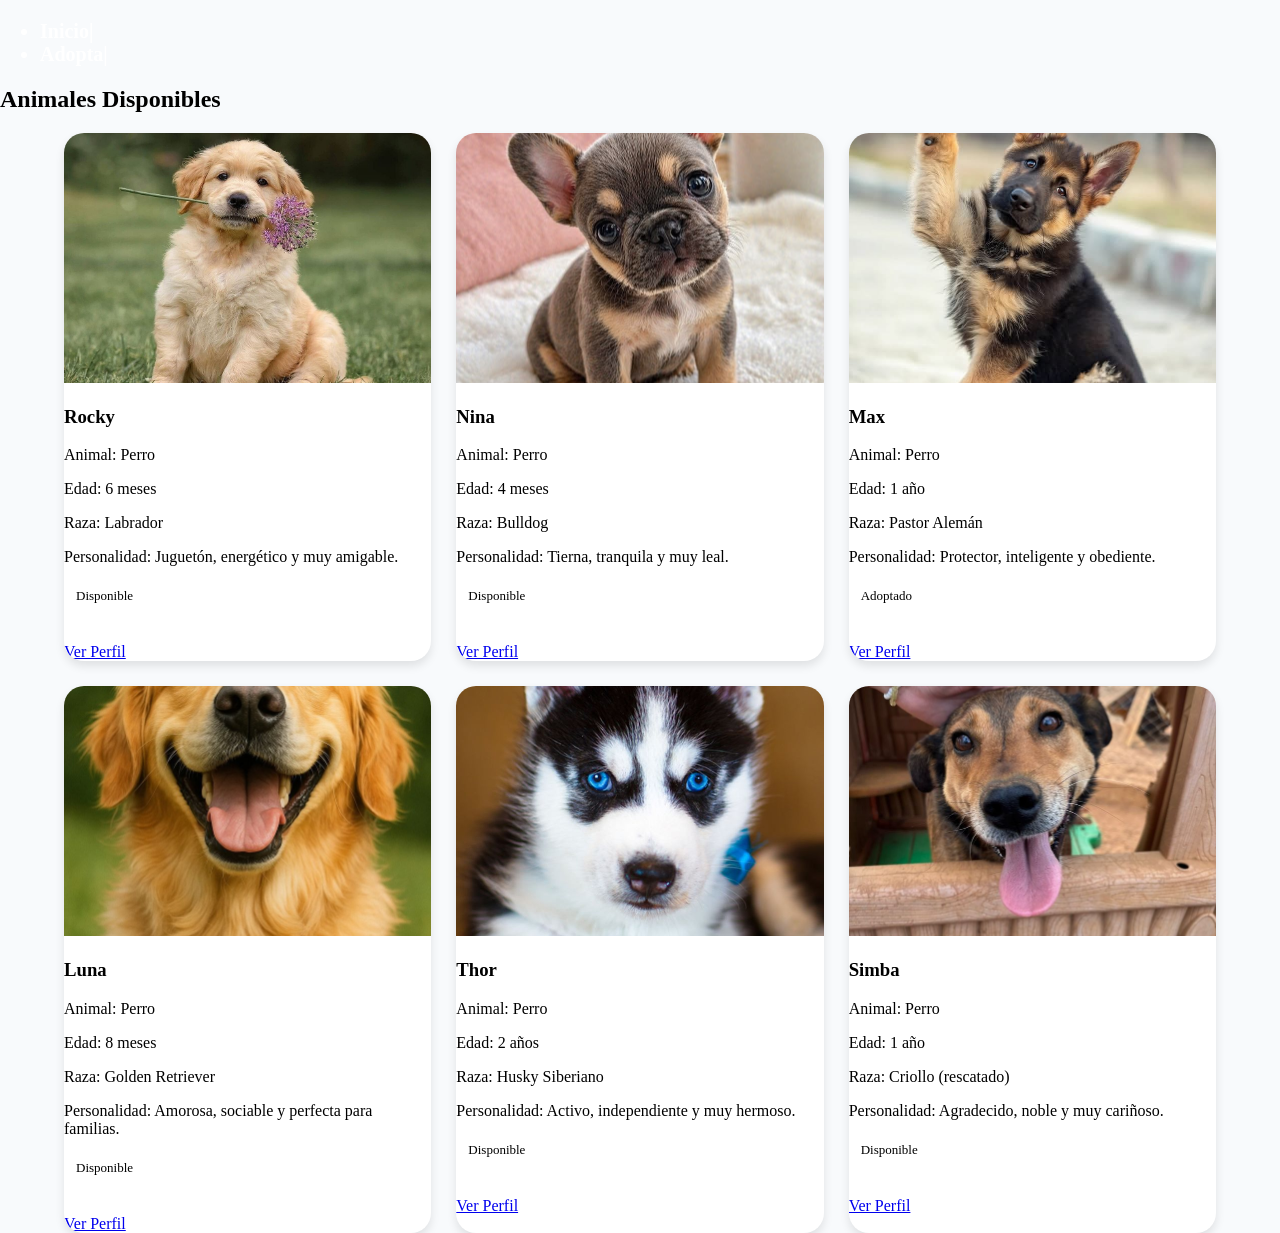
==== Html/adopta.html @ 436c9401 "feat: agregando estructura" ====
<!DOCTYPE html>
<html lang="en">

<head>
    <meta charset="UTF-8">
    <meta name="viewport" content="width=device-width, initial-scale=1.0">
    <title>Adopta</title>
    <link rel="stylesheet" href="../css/style.css">
</head>

<body>
    <nav class="nav-links">
        <ul class="menu">
            <li><a href="../Html/index.html">Inicio|</a></li>
            <li><a href="../Html/adopta.html">Adopta|</a></li>
        </ul>

    </nav>
    <section>
        <h2 class="titulo">Animales Disponibles</h2>
        <div class="catalogo">

            <div class="card-animal">
                <img src="../image/labrador.png">
                <div class="info">
                    <h3>Rocky</h3>
                    <p>Animal: Perro</p>
                    <p>Edad: 6 meses</p>
                    <p>Raza: Labrador</p>
                    <p>Personalidad: Juguetón, energético y muy amigable.</p>
                    <span class="estado available">Disponible</span>
                    <br><br>
                    <a href="#" class="btn">Ver Perfil</a>
                </div>
            </div>

            <div class="card-animal">
                <img src="../image/bulldog.png">
                <div class="info">
                    <h3>Nina</h3>
                    <p>Animal: Perro</p>
                    <p>Edad: 4 meses</p>
                    <p>Raza: Bulldog</p>
                    <p>Personalidad: Tierna, tranquila y muy leal.</p>
                    <span class="estado available">Disponible</span>
                    <br><br>
                    <a href="#" class="btn">Ver Perfil</a>
                </div>
            </div>

            <div class="card-animal">
                <img src="../image/pastor.png">
                <div class="info">
                    <h3>Max</h3>
                    <p>Animal: Perro</p>
                    <p>Edad: 1 año</p>
                    <p>Raza: Pastor Alemán</p>
                    <p>Personalidad: Protector, inteligente y obediente.</p>
                    <span class="estado adopted">Adoptado</span>
                    <br><br>
                    <a href="#" class="btn">Ver Perfil</a>
                </div>
            </div>

            <div class="card-animal">
                <img src="../image/golden.png">
                <div class="info">
                    <h3>Luna</h3>
                    <p>Animal: Perro</p>
                    <p>Edad: 8 meses</p>
                    <p>Raza: Golden Retriever</p>
                    <p>Personalidad: Amorosa, sociable y perfecta para familias.</p>
                    <span class="estado available">Disponible</span>
                    <br><br>
                    <a href="#" class="btn">Ver Perfil</a>
                </div>
            </div>

            <div class="card-animal">
                <img src="../image/husky.png">
                <div class="info">
                    <h3>Thor</h3>
                    <p>Animal: Perro</p>
                    <p>Edad: 2 años</p>
                    <p>Raza: Husky Siberiano</p>
                    <p>Personalidad: Activo, independiente y muy hermoso.</p>
                    <span class="estado available">Disponible</span>
                    <br><br>
                    <a href="#" class="btn">Ver Perfil</a>
                </div>
            </div>

            <div class="card-animal">
                <img src="../image/criollo.png">
                <div class="info">
                    <h3>Simba</h3>
                    <p>Animal: Perro</p>
                    <p>Edad: 1 año</p>
                    <p>Raza: Criollo (rescatado)</p>
                    <p>Personalidad: Agradecido, noble y muy cariñoso.</p>
                    <span class="estado available">Disponible</span>
                    <br><br>
                    <a href="#" class="btn">Ver Perfil</a>
                </div>
            </div>

        </div>
          
</html>

</body>

</html>
---- css/style.css ----
body {
    background-color: #f8fafc;
    margin: 0;
    font-family: Georgia, 'Times New Roman', Times, serif;
    color: black;
}

.logo {
    display: flex;
    align-items: center;
    gap: 2px;
    text-decoration: none;
}

.icono {
    width: 70px;
    height: 70px;
}

.texto {
    display: flex;
    flex-direction: column;
    line-height: 1;
}

.texto1 {
    font-weight: bold;
    font-size: 20px;
}

.texto2 {
    font-size: 18px;
    font-weight: bold;
}

.nav-links {
    font-weight: bold;
    font-size: 20px;
    color: white;
}

.nav-links a {
    color: white;
    text-decoration: none;
}

.nav-links a:hover {
    color: black;
    transition: 0.3s;
}

.navbar {
    position: sticky;
    top: 0;
    display: flex;
    justify-content: space-between;
    align-items: center;

    padding: 16px 5%;
    background-color: #1e40af;
    /*background-color: #17730d;*/
    color: white;
    z-index: 10;
}

.principal {
    min-height: 65vh;
    display: flex;
    align-items: center;
    padding: 5vw;
    background-image: url("../image/playapet.png");
    background-position: center;
    background-size: cover;
    color: white;
}

.principal-content {
    max-width: 720px;
}

.principal h1 {
    font-size: 3rem;
    margin: 0 0 1rem;
}

.principal p {
    font-size: 1.1rem;
    line-height: 1.6;
}

.boton {
    display: inline-block;
    margin-top: 1rem;
    padding: 0.9rem 1.2rem;
    background-color: white;
    color: #1e3a8a;
    /*color: black;*/
    text-decoration: none;
    border-radius: 12px;
    font-weight: bold;
    transition: all 0.3s ease;
}

.boton:hover {
    background-color: #2563eb;
    /*background-color: #17730d;*/
    color: white;
    transform: scale(1.05);
}

.container {
    width: 92%;
    max-width: 1000px;
    margin: 2rem auto;
}

.section h2 {
    font-size: 2rem;
    color: #0f172a;
}

.cards {
    display: flex;
    gap: 1rem;
    justify-content: center;
}

.rescatar {
    width: 60px;
    height: 60px;
}

.cuidar {
    width: 60px;
    height: 60px;
}

.rehabilitar {
    width: 70px;
    height: 70px;
}

.ubicamos {
    width: 60px;
    height: 60px;
}

.card {
    background-color: white;
    padding: 1.5rem;
    border-radius: 12px;
    /*border: 3px solid #17730d;*/
    box-shadow: 0 6px 18px rgba(59, 130, 246, 0.3);
    border: 2px solid #93c5fd;
    /*box-shadow: 0 4px 12px #17730d;*/
}

.card:hover {
    background-color: #60a5fa;
    /*background-color: #34b925;*/
    color: white;
    transform: scale(1.05);
}

.card h3 {
    color: #2563eb;
    /*color: #17730d;*/
}

.container2 {
    display: flex;
    justify-content: center;
    align-items: flex-start;
    gap: 50px;
    width: 90%;
    margin: auto;
}

.botones {
    display: inline-block;
    margin-top: 1rem;
    padding: 0.9rem 1.2rem;
    background-color: #dbeafe;
    color: #1e3a8a;
    /*color: black;*/
    text-decoration: none;
    /*background-color: #a4dd9e;*/
    border-radius: 12px;
    font-weight: bold;
    transition: all 0.3s ease;
}

.botones:hover {
    background-color: #2563eb;
    /*background-color: #17730d;*/
    color: white;
    transform: scale(1.05);
}

.section h2 {
    text-align: center;
    font-size: 3rem;
}

.misionvision {
    display: flex;
    justify-content: center;
    gap: 40px;
    flex-wrap: wrap;
    max-width: 1200px;
    margin: 60px auto;
    padding: 0 20px;
}

.cardsss {
    flex: 1 1 400px;
    max-width: 500px;
    background-color: white;
    padding: 20px;
    border-radius: 20px;
    width: 50%;
    box-shadow: 0 6px 18px rgba(59, 130, 246, 0.3);
    border: 2px solid #93c5fd;
    /*box-shadow: 0 4px 12px #17730d;
    border: 3px solid #17730d;*/
}

.cardsss:hover {
    background-color: #60a5fa;
    /*background-color: #34b925;*/
    color: white;
    transform: scale(1.05);
}

.footer {
    width: 100%;
    margin-top: 9rem;
    text-align: center;
    background-color: #1e3a8a;
    /*background-color: #17730d;*/
    color: white;
}

.about-us {
  display: flex;
  flex-direction: column;
  justify-content: center;
  align-items: center;
}

.know-us {
  display: grid;
  grid-template-columns: repeat(2, 1fr);
  gap: 20px;
  width: 90%;
  max-width: 900px;
  background-color: #f0f9ff;
  /*background-color: white;*/
  border-radius: 20px;
  box-shadow: 0 6px 18px rgba(59, 130, 246, 0.3);
  border: 2px solid #93c5fd;
  /*box-shadow: 0 4px 12px #17730d;
  border: 3px solid #17730d;*/
  padding: 20px;
}
.know-us:hover{
    background-color: #60a5fa;
    /*background-color: #34b925;*/
    color: white;
    transform: scale(1.05);
}
.know-us div.texto-card {
    grid-column: 4/9;
}

.texto-card {
  text-align: justify;
  padding-right: 10px;
}

.know-us img {
  width: 100%;
  height: 300px;
  object-fit: cover;
  border-radius: 15px;
}

@media (min-width: 768px) {
    .know-us {
        grid-template-columns: 400px, 400px;
        
    }
}

@media (min-width: 1024px) {
    .know-us {
        grid-template-columns:repeat(12, 1fr);
        grid-offset: 20px;
    }
}

/**/
.catalogo{
    display: grid;
    grid-template-columns: repeat(3,1fr);
    gap: 25px;
    width: 90%;
    margin: auto;
}
.card-animal{
    background-color: white;
    border-radius: 20px;
    overflow: hidden;
    box-shadow: 0 5px 10px rgba(0,0,0,0.1);
    transition: 0.3s;
}

.card-animal:hover{
    transform: translateY(-8px);
}

.card-animal img{
    width: 100%;
    height: 250px;
    object-fit: cover;
}
.estado{
    display: inline-block;
    padding: 6px 12px;
    border-radius: 10px;
    font-size: 13px;
    margin-bottom: 15px;
}
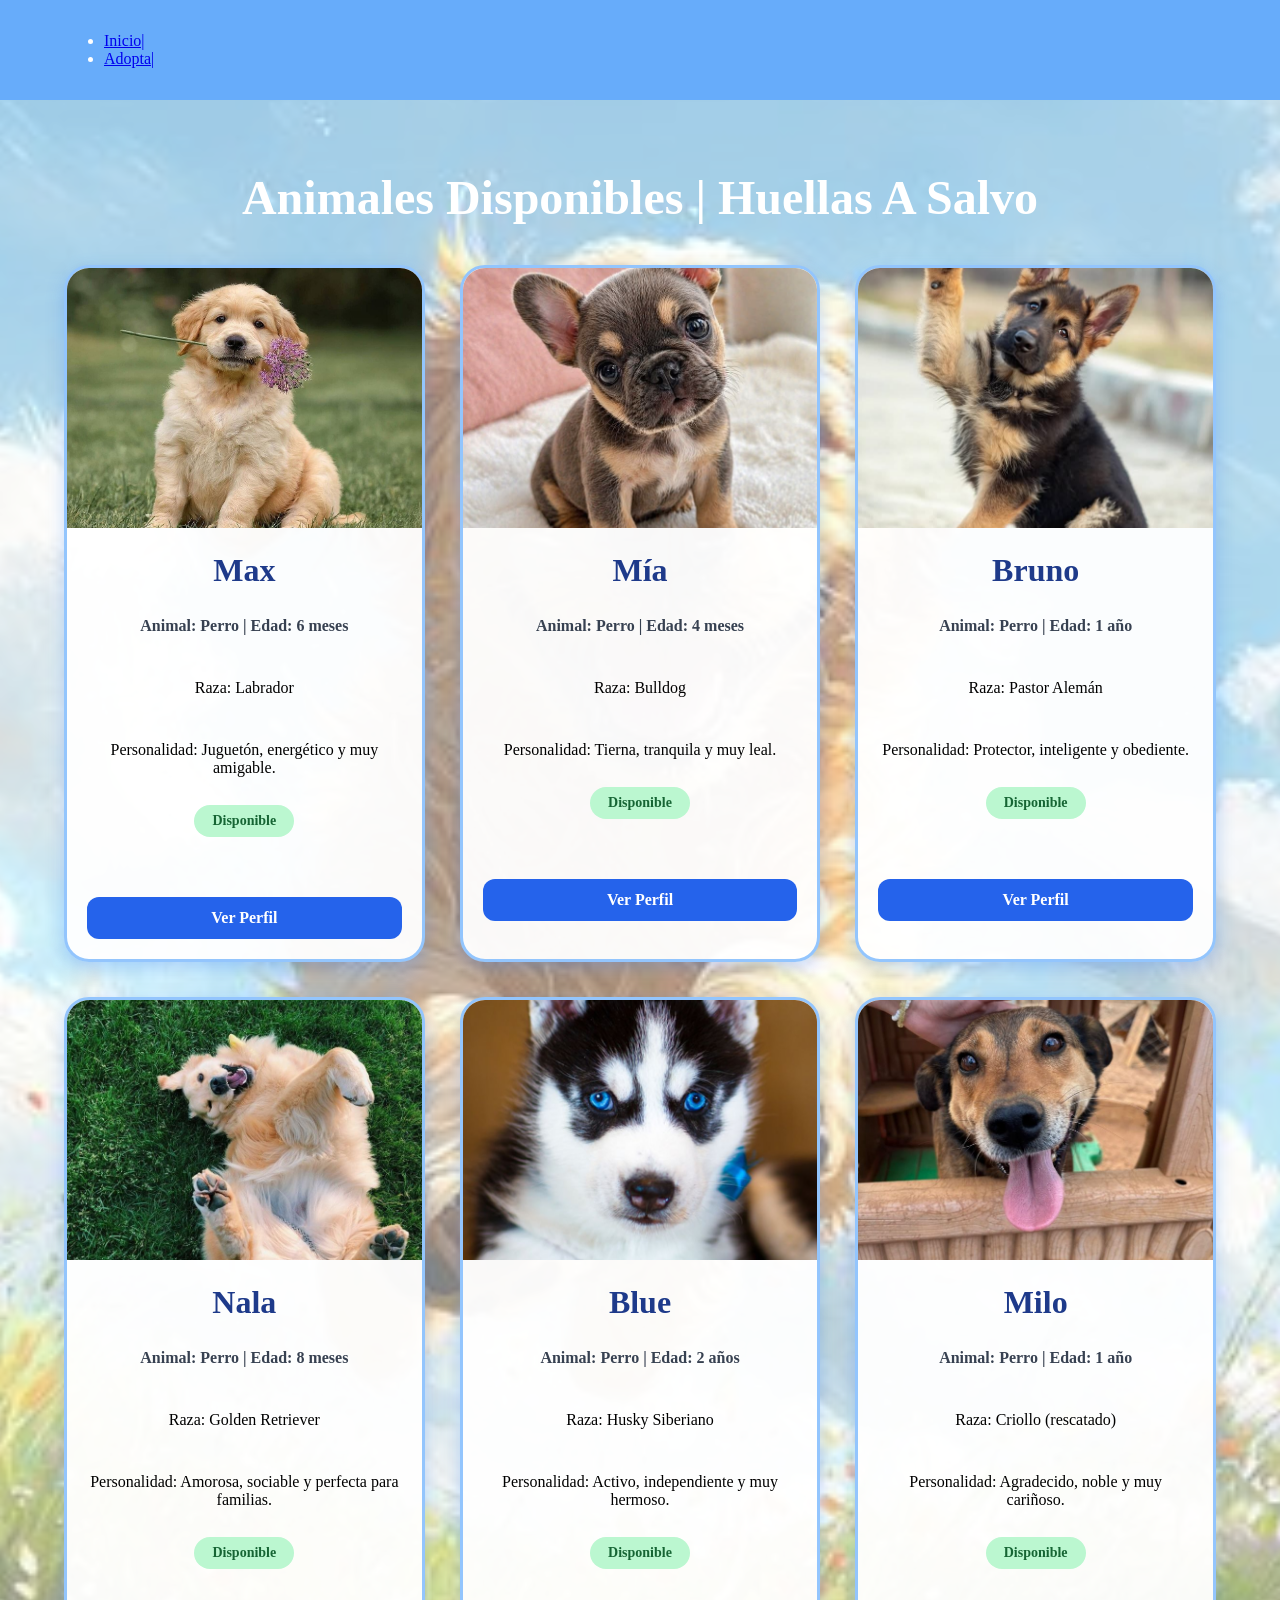
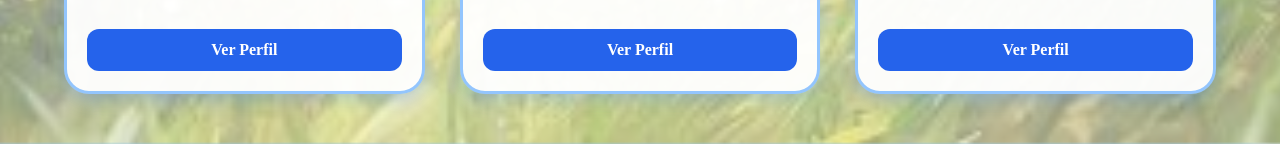
==== commit 98f7d8d3: "feat: agregando estructura" ====
--- a/Html/adopta.html
+++ b/Html/adopta.html
@@ -8,24 +8,22 @@
     <link rel="stylesheet" href="../css/style.css">
 </head>
 
-<body>
-    <nav class="nav-links">
+<body class="adoptar">
+    <nav class="nav-linkss">
         <ul class="menu">
             <li><a href="../Html/index.html">Inicio|</a></li>
             <li><a href="../Html/adopta.html">Adopta|</a></li>
         </ul>
-
     </nav>
     <section>
-        <h2 class="titulo">Animales Disponibles</h2>
+        <h2 class="titulo">Animales Disponibles | Huellas A Salvo</h2>
         <div class="catalogo">
 
             <div class="card-animal">
                 <img src="../image/labrador.png">
                 <div class="info">
-                    <h3>Rocky</h3>
-                    <p>Animal: Perro</p>
-                    <p>Edad: 6 meses</p>
+                    <h3 class="nombre">Max</h3>
+                    <p class="edad">Animal: Perro | Edad: 6 meses</p>
                     <p>Raza: Labrador</p>
                     <p>Personalidad: Juguetón, energético y muy amigable.</p>
                     <span class="estado available">Disponible</span>
@@ -37,9 +35,8 @@
             <div class="card-animal">
                 <img src="../image/bulldog.png">
                 <div class="info">
-                    <h3>Nina</h3>
-                    <p>Animal: Perro</p>
-                    <p>Edad: 4 meses</p>
+                    <h3 class="nombre">Mía</h3>
+                    <p class="edad">Animal: Perro | Edad: 4 meses </p>
                     <p>Raza: Bulldog</p>
                     <p>Personalidad: Tierna, tranquila y muy leal.</p>
                     <span class="estado available">Disponible</span>
@@ -51,12 +48,11 @@
             <div class="card-animal">
                 <img src="../image/pastor.png">
                 <div class="info">
-                    <h3>Max</h3>
-                    <p>Animal: Perro</p>
-                    <p>Edad: 1 año</p>
+                    <h3 class="nombre">Bruno</h3>
+                    <p class="edad">Animal: Perro | Edad: 1 año</p>
                     <p>Raza: Pastor Alemán</p>
                     <p>Personalidad: Protector, inteligente y obediente.</p>
-                    <span class="estado adopted">Adoptado</span>
+                    <span class="estado available">Disponible</span>
                     <br><br>
                     <a href="#" class="btn">Ver Perfil</a>
                 </div>
@@ -65,9 +61,8 @@
             <div class="card-animal">
                 <img src="../image/golden.png">
                 <div class="info">
-                    <h3>Luna</h3>
-                    <p>Animal: Perro</p>
-                    <p>Edad: 8 meses</p>
+                    <h3 class="nombre">Nala</h3>
+                    <p class="edad">Animal: Perro | Edad: 8 meses</p>
                     <p>Raza: Golden Retriever</p>
                     <p>Personalidad: Amorosa, sociable y perfecta para familias.</p>
                     <span class="estado available">Disponible</span>
@@ -79,9 +74,8 @@
             <div class="card-animal">
                 <img src="../image/husky.png">
                 <div class="info">
-                    <h3>Thor</h3>
-                    <p>Animal: Perro</p>
-                    <p>Edad: 2 años</p>
+                    <h3 class="nombre">Blue</h3>
+                    <p class="edad">Animal: Perro | Edad: 2 años</p>
                     <p>Raza: Husky Siberiano</p>
                     <p>Personalidad: Activo, independiente y muy hermoso.</p>
                     <span class="estado available">Disponible</span>
@@ -93,9 +87,8 @@
             <div class="card-animal">
                 <img src="../image/criollo.png">
                 <div class="info">
-                    <h3>Simba</h3>
-                    <p>Animal: Perro</p>
-                    <p>Edad: 1 año</p>
+                    <h3 class="nombre">Milo</h3>
+                    <p class="edad">Animal: Perro | Edad: 1 año</p>
                     <p>Raza: Criollo (rescatado)</p>
                     <p>Personalidad: Agradecido, noble y muy cariñoso.</p>
                     <span class="estado available">Disponible</span>
--- a/css/style.css
+++ b/css/style.css
@@ -300,34 +300,116 @@
 }
 
 /**/
+.nav-linkss{
+    position: sticky;
+    top: 0;
+    display: flex;
+    justify-content: space-between;
+    align-items: center;
+    padding: 16px 5%;
+    background-color: #67acfa;
+    color: white;
+    z-index: 10;
+}
+.titulo{
+    font-size: 3rem;
+    color: white;
+    text-align: center;
+    padding-top: 30px;
+    margin-bottom: 40px;
+}
+
+.adoptar{
+    background-image: 
+    linear-gradient(rgba(255,255,255,0.45),
+    rgba(255,255,255,0.45)),
+    url(../image/fondoadoptar.png);
+    background-position: center;
+    background-size: cover;
+    min-height: 100vh;
+    padding-bottom: 50px;
+}
+
 .catalogo{
+    width: 90%;
+    margin: auto;
     display: grid;
     grid-template-columns: repeat(3,1fr);
-    gap: 25px;
-    width: 90%;
-    margin: auto;
-}
+    gap: 35px;
+}
+
 .card-animal{
-    background-color: white;
-    border-radius: 20px;
+    background: rgba(255,255,255,0.95);
+    border-radius: 25px;
     overflow: hidden;
-    box-shadow: 0 5px 10px rgba(0,0,0,0.1);
+    box-shadow: 0 6px 18px rgba(59,130,246,0.3);
+    border: 3px solid #93c5fd;
     transition: 0.3s;
+    text-align: center;
 }
 
 .card-animal:hover{
-    transform: translateY(-8px);
+    transform: translateY(-10px) scale(1.02);
 }
 
 .card-animal img{
     width: 100%;
-    height: 250px;
+    height: 260px;
     object-fit: cover;
 }
+
+.info{
+    padding: 20px;
+    display: flex;
+    flex-direction: column;
+    gap: 12px;
+}
+
+.nombre{
+    font-size: 2rem;
+    color: #1e3a8a;
+    margin: 0;
+}
+
+.edad{
+    font-size: 1rem;
+    font-weight: bold;
+    color: #374151;
+}
+
+
 .estado{
     display: inline-block;
-    padding: 6px 12px;
-    border-radius: 10px;
-    font-size: 13px;
-    margin-bottom: 15px;
+    margin: auto;
+    padding: 8px 18px;
+    border-radius: 20px;
+    font-size: 14px;
+    font-weight: bold;
+}
+
+.available{
+    background: #bbf7d0;
+    color: #166534;
+}
+
+.adopted{
+    background: #fecaca;
+    color: #991b1b;
+}
+
+.btn{
+    display: inline-block;
+    background: #2563eb;
+    color: white;
+    text-decoration: none;
+    padding: 12px 20px;
+    border-radius: 12px;
+    font-weight: bold;
+    transition: 0.3s;
+}
+
+.btn:hover{
+    background: #1d4ed8;
+
+    transform: scale(1.05);
 }
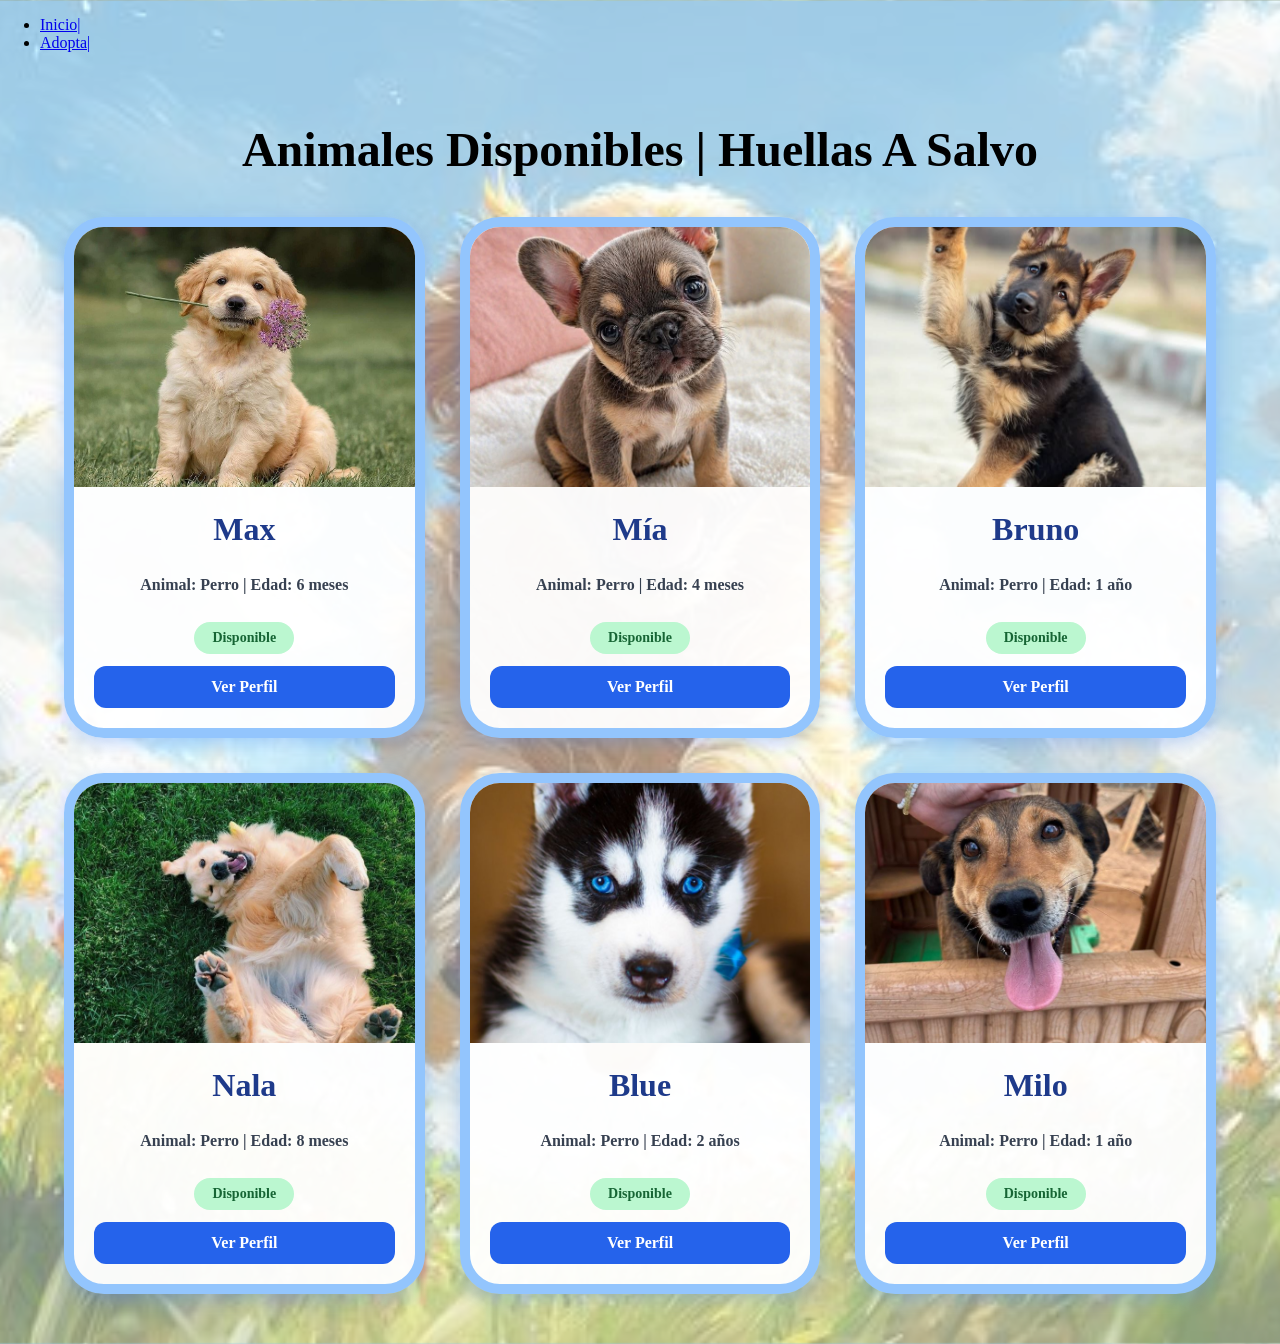
==== commit b3231dc5: "feat: agregando estructura" ====
--- a/Html/adopta.html
+++ b/Html/adopta.html
@@ -24,10 +24,7 @@
                 <div class="info">
                     <h3 class="nombre">Max</h3>
                     <p class="edad">Animal: Perro | Edad: 6 meses</p>
-                    <p>Raza: Labrador</p>
-                    <p>Personalidad: Juguetón, energético y muy amigable.</p>
                     <span class="estado available">Disponible</span>
-                    <br><br>
                     <a href="#" class="btn">Ver Perfil</a>
                 </div>
             </div>
@@ -37,10 +34,7 @@
                 <div class="info">
                     <h3 class="nombre">Mía</h3>
                     <p class="edad">Animal: Perro | Edad: 4 meses </p>
-                    <p>Raza: Bulldog</p>
-                    <p>Personalidad: Tierna, tranquila y muy leal.</p>
                     <span class="estado available">Disponible</span>
-                    <br><br>
                     <a href="#" class="btn">Ver Perfil</a>
                 </div>
             </div>
@@ -50,10 +44,7 @@
                 <div class="info">
                     <h3 class="nombre">Bruno</h3>
                     <p class="edad">Animal: Perro | Edad: 1 año</p>
-                    <p>Raza: Pastor Alemán</p>
-                    <p>Personalidad: Protector, inteligente y obediente.</p>
                     <span class="estado available">Disponible</span>
-                    <br><br>
                     <a href="#" class="btn">Ver Perfil</a>
                 </div>
             </div>
@@ -63,10 +54,7 @@
                 <div class="info">
                     <h3 class="nombre">Nala</h3>
                     <p class="edad">Animal: Perro | Edad: 8 meses</p>
-                    <p>Raza: Golden Retriever</p>
-                    <p>Personalidad: Amorosa, sociable y perfecta para familias.</p>
                     <span class="estado available">Disponible</span>
-                    <br><br>
                     <a href="#" class="btn">Ver Perfil</a>
                 </div>
             </div>
@@ -76,10 +64,7 @@
                 <div class="info">
                     <h3 class="nombre">Blue</h3>
                     <p class="edad">Animal: Perro | Edad: 2 años</p>
-                    <p>Raza: Husky Siberiano</p>
-                    <p>Personalidad: Activo, independiente y muy hermoso.</p>
                     <span class="estado available">Disponible</span>
-                    <br><br>
                     <a href="#" class="btn">Ver Perfil</a>
                 </div>
             </div>
@@ -89,10 +74,7 @@
                 <div class="info">
                     <h3 class="nombre">Milo</h3>
                     <p class="edad">Animal: Perro | Edad: 1 año</p>
-                    <p>Raza: Criollo (rescatado)</p>
-                    <p>Personalidad: Agradecido, noble y muy cariñoso.</p>
                     <span class="estado available">Disponible</span>
-                    <br><br>
                     <a href="#" class="btn">Ver Perfil</a>
                 </div>
             </div>
--- a/css/style.css
+++ b/css/style.css
@@ -40,6 +40,8 @@
 }
 
 .nav-links a {
+    padding: 8px 16px;
+    border-radius: 16px;
     color: white;
     text-decoration: none;
 }
@@ -55,26 +57,25 @@
     display: flex;
     justify-content: space-between;
     align-items: center;
-
-    padding: 16px 5%;
-    background-color: #1e40af;
-    /*background-color: #17730d;*/
+    padding: 9px 5%;
+    background-color: #1e40afe0;
     color: white;
     z-index: 10;
 }
 
 .principal {
-    min-height: 65vh;
+    min-height: 60vh;
     display: flex;
     align-items: center;
     padding: 5vw;
-    background-image: url("../image/playapet.png");
+    background-image: url("../image/upscalemedia-transformed.png");
     background-position: center;
     background-size: cover;
     color: white;
 }
 
 .principal-content {
+    color: #0f172a;
     max-width: 720px;
 }
 
@@ -84,17 +85,16 @@
 }
 
 .principal p {
-    font-size: 1.1rem;
+    font-size: 1.5rem;
     line-height: 1.6;
 }
 
 .boton {
-    display: inline-block;
     margin-top: 1rem;
-    padding: 0.9rem 1.2rem;
+    margin-right: 10px;
+    padding: 1rem 1.5rem;
     background-color: white;
     color: #1e3a8a;
-    /*color: black;*/
     text-decoration: none;
     border-radius: 12px;
     font-weight: bold;
@@ -103,7 +103,6 @@
 
 .boton:hover {
     background-color: #2563eb;
-    /*background-color: #17730d;*/
     color: white;
     transform: scale(1.05);
 }
@@ -149,22 +148,18 @@
     background-color: white;
     padding: 1.5rem;
     border-radius: 12px;
-    /*border: 3px solid #17730d;*/
     box-shadow: 0 6px 18px rgba(59, 130, 246, 0.3);
     border: 2px solid #93c5fd;
-    /*box-shadow: 0 4px 12px #17730d;*/
 }
 
 .card:hover {
     background-color: #60a5fa;
-    /*background-color: #34b925;*/
     color: white;
     transform: scale(1.05);
 }
 
 .card h3 {
     color: #2563eb;
-    /*color: #17730d;*/
 }
 
 .container2 {
@@ -182,9 +177,7 @@
     padding: 0.9rem 1.2rem;
     background-color: #dbeafe;
     color: #1e3a8a;
-    /*color: black;*/
     text-decoration: none;
-    /*background-color: #a4dd9e;*/
     border-radius: 12px;
     font-weight: bold;
     transition: all 0.3s ease;
@@ -192,7 +185,6 @@
 
 .botones:hover {
     background-color: #2563eb;
-    /*background-color: #17730d;*/
     color: white;
     transform: scale(1.05);
 }
@@ -210,6 +202,15 @@
     max-width: 1200px;
     margin: 60px auto;
     padding: 0 20px;
+}
+
+.vision {
+    width: 60px;
+    height: 60px;
+}
+.mision {
+    width: 70px;
+    height: 70px;
 }
 
 .cardsss {
@@ -221,13 +222,10 @@
     width: 50%;
     box-shadow: 0 6px 18px rgba(59, 130, 246, 0.3);
     border: 2px solid #93c5fd;
-    /*box-shadow: 0 4px 12px #17730d;
-    border: 3px solid #17730d;*/
 }
 
 .cardsss:hover {
     background-color: #60a5fa;
-    /*background-color: #34b925;*/
     color: white;
     transform: scale(1.05);
 }
@@ -237,83 +235,13 @@
     margin-top: 9rem;
     text-align: center;
     background-color: #1e3a8a;
-    /*background-color: #17730d;*/
-    color: white;
-}
-
-.about-us {
-  display: flex;
-  flex-direction: column;
-  justify-content: center;
-  align-items: center;
-}
-
-.know-us {
-  display: grid;
-  grid-template-columns: repeat(2, 1fr);
-  gap: 20px;
-  width: 90%;
-  max-width: 900px;
-  background-color: #f0f9ff;
-  /*background-color: white;*/
-  border-radius: 20px;
-  box-shadow: 0 6px 18px rgba(59, 130, 246, 0.3);
-  border: 2px solid #93c5fd;
-  /*box-shadow: 0 4px 12px #17730d;
-  border: 3px solid #17730d;*/
-  padding: 20px;
-}
-.know-us:hover{
-    background-color: #60a5fa;
-    /*background-color: #34b925;*/
-    color: white;
-    transform: scale(1.05);
-}
-.know-us div.texto-card {
-    grid-column: 4/9;
-}
-
-.texto-card {
-  text-align: justify;
-  padding-right: 10px;
-}
-
-.know-us img {
-  width: 100%;
-  height: 300px;
-  object-fit: cover;
-  border-radius: 15px;
-}
-
-@media (min-width: 768px) {
-    .know-us {
-        grid-template-columns: 400px, 400px;
-        
-    }
-}
-
-@media (min-width: 1024px) {
-    .know-us {
-        grid-template-columns:repeat(12, 1fr);
-        grid-offset: 20px;
-    }
+    color: white;
 }
 
 /**/
-.nav-linkss{
-    position: sticky;
-    top: 0;
-    display: flex;
-    justify-content: space-between;
-    align-items: center;
-    padding: 16px 5%;
-    background-color: #67acfa;
-    color: white;
-    z-index: 10;
-}
 .titulo{
     font-size: 3rem;
-    color: white;
+    color: black;
     text-align: center;
     padding-top: 30px;
     margin-bottom: 40px;
@@ -324,6 +252,7 @@
     linear-gradient(rgba(255,255,255,0.45),
     rgba(255,255,255,0.45)),
     url(../image/fondoadoptar.png);
+    background-color: #60a5fa;
     background-position: center;
     background-size: cover;
     min-height: 100vh;
@@ -340,10 +269,10 @@
 
 .card-animal{
     background: rgba(255,255,255,0.95);
-    border-radius: 25px;
+    border-radius: 40px;
     overflow: hidden;
     box-shadow: 0 6px 18px rgba(59,130,246,0.3);
-    border: 3px solid #93c5fd;
+    border: 10px solid #93c5fd;
     transition: 0.3s;
     text-align: center;
 }
@@ -410,6 +339,98 @@
 
 .btn:hover{
     background: #1d4ed8;
-
-    transform: scale(1.05);
-}+    transform: scale(1.05);
+}
+
+.container3 {
+    width: 92%;
+    max-width: 1000px;
+    margin: 2rem auto;
+}
+
+.titulo-sectionn {
+    text-align: center;
+    font-size: 2.5rem;
+    color: #0f172a;
+}
+
+.cards-testimonios {
+    display: flex;
+    gap: 64px;
+}
+
+.card-test1{
+    background-color: white;
+    padding: 1.5rem;
+    border-radius: 12px;
+    box-shadow: 0 6px 18px rgba(59, 130, 246, 0.3);
+    border: 2px solid #93c5fd;
+}
+
+.card-test1:hover {
+    background-color: #60a5fa;
+    color: white;
+    transform: scale(1.05);
+}
+
+.card-test1 h3 {
+    color: #2563eb;
+}
+
+/**/
+.container-galeria{
+    display: grid;
+    grid-template-columns: 1fr;
+    gap: 20px;
+    row-gap: 200px;
+}
+.card-galeria{
+    font-size: 1.2rem;
+    padding: 10px;
+    border-radius: 10px;
+    font-weight: 900;
+    background: linear-gradient(135deg, #826ef1, #cc74d4);
+    box-shadow: 0 4px 6px rgba(0, 0, 0, 0.1);
+    transition: transform 0.3s ease, box-shadow 0.3s ease;
+}
+
+.card-galeria:hover {
+    transform: scale(1.03);
+    box-shadow: 0 10px 15px rgba(0, 0, 0, 0.15);
+}
+
+.card-galeria img{
+    width: 100%;
+    height: 100%;
+    border-radius: 10px;
+}
+
+img {
+    overflow-clip-margin: content-box;
+    overflow: clip;
+}
+
+.navbars-galeria{
+    position: sticky;
+    top: 0;
+    display: flex;
+    justify-content: space-between;
+    align-items: center;
+    
+    padding: 16px 5%;
+    background-color: plum; 
+    color: white;
+    z-index: 10;
+}
+
+@media(min-width: 768px) {
+    .container{
+        grid-template-columns: repeat(2,1fr);
+    }
+   
+}
+@media(min-width: 1024px) {
+    .container{
+        grid-template-columns: repeat(3,1fr);
+    }
+}
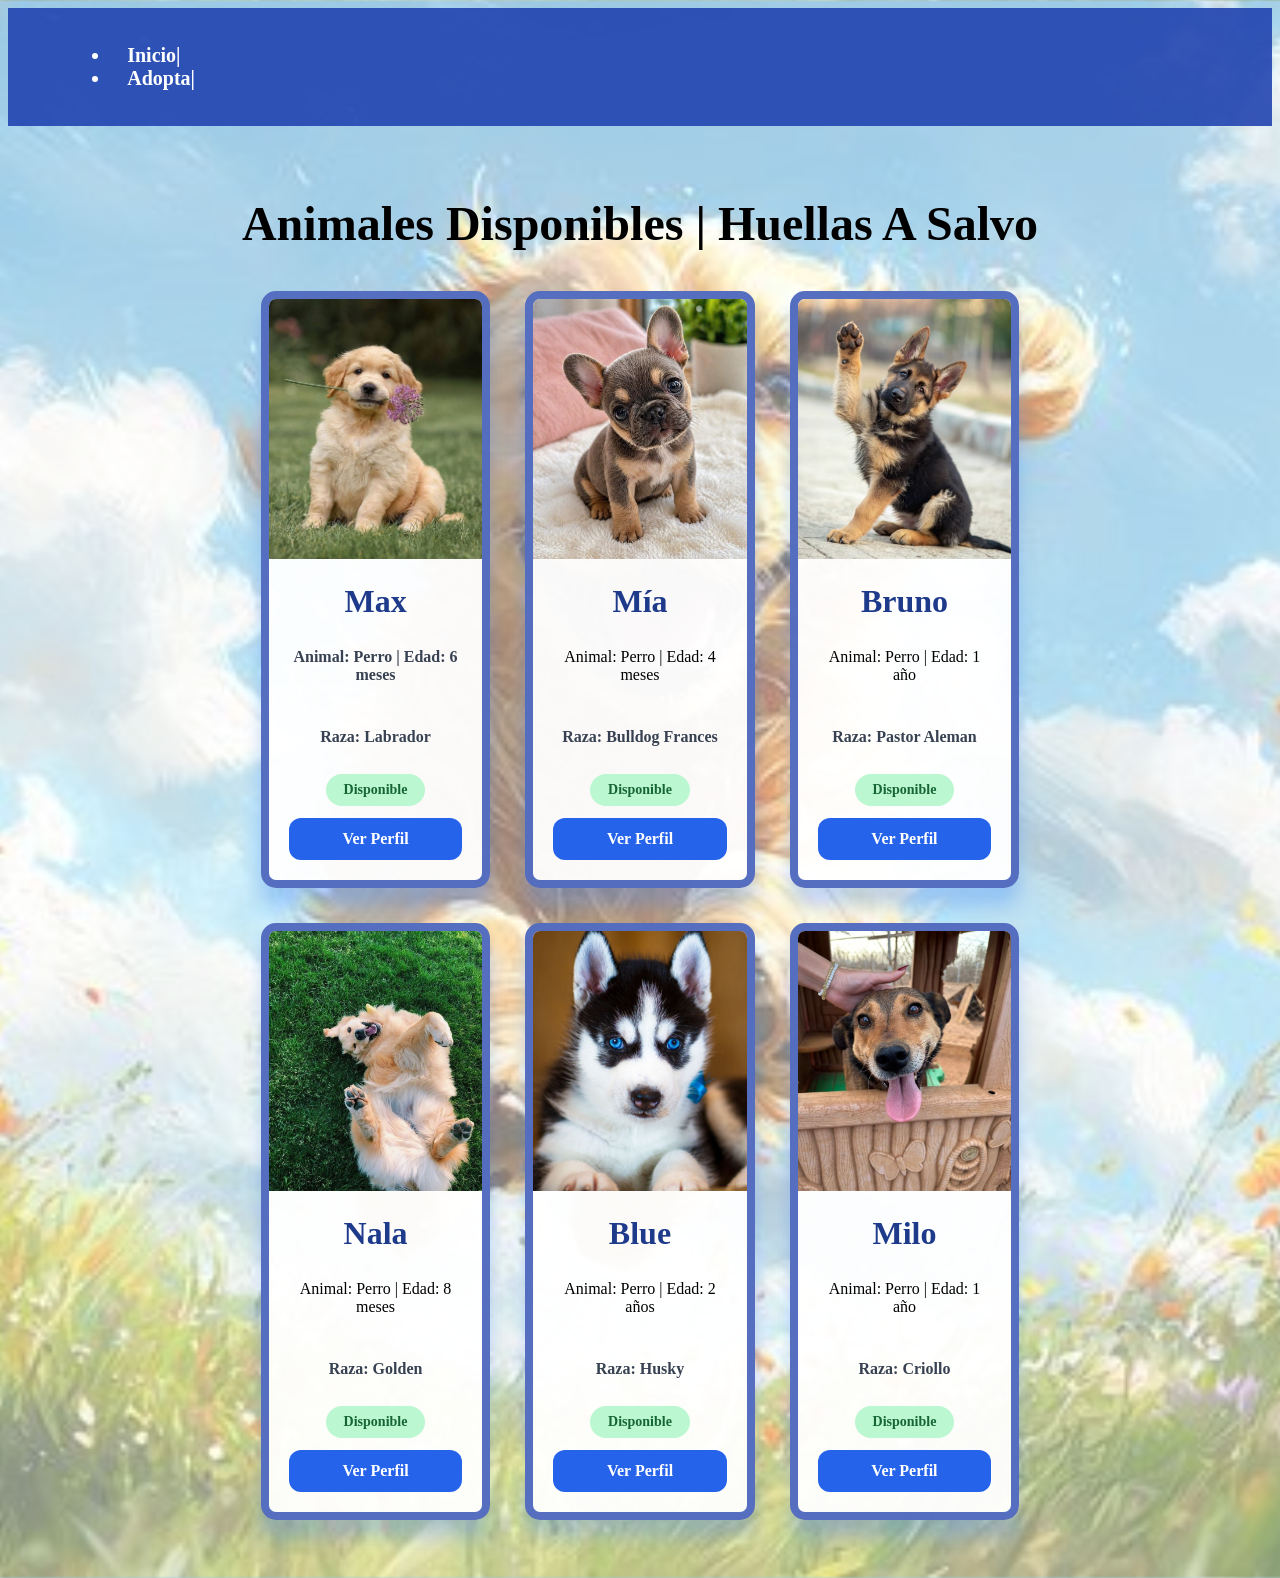
==== commit fc563cb7: "feat: agregando estructura" ====
--- a/Html/adopta.html
+++ b/Html/adopta.html
@@ -5,10 +5,10 @@
     <meta charset="UTF-8">
     <meta name="viewport" content="width=device-width, initial-scale=1.0">
     <title>Adopta</title>
-    <link rel="stylesheet" href="../css/style.css">
+    <link rel="stylesheet" href="../css/styles.css">
 </head>
 
-<body class="adoptar">
+<body>
     <nav class="nav-linkss">
         <ul class="menu">
             <li><a href="../Html/index.html">Inicio|</a></li>
@@ -23,7 +23,8 @@
                 <img src="../image/labrador.png">
                 <div class="info">
                     <h3 class="nombre">Max</h3>
-                    <p class="edad">Animal: Perro | Edad: 6 meses</p>
+                    <p class="animal">Animal: Perro | Edad: 6 meses</p>
+                    <p class="raza">Raza: Labrador</p>
                     <span class="estado available">Disponible</span>
                     <a href="#" class="btn">Ver Perfil</a>
                 </div>
@@ -34,6 +35,7 @@
                 <div class="info">
                     <h3 class="nombre">Mía</h3>
                     <p class="edad">Animal: Perro | Edad: 4 meses </p>
+                    <p class="raza">Raza: Bulldog Frances</p>
                     <span class="estado available">Disponible</span>
                     <a href="#" class="btn">Ver Perfil</a>
                 </div>
@@ -44,6 +46,7 @@
                 <div class="info">
                     <h3 class="nombre">Bruno</h3>
                     <p class="edad">Animal: Perro | Edad: 1 año</p>
+                    <p class="raza">Raza: Pastor Aleman</p>
                     <span class="estado available">Disponible</span>
                     <a href="#" class="btn">Ver Perfil</a>
                 </div>
@@ -54,6 +57,7 @@
                 <div class="info">
                     <h3 class="nombre">Nala</h3>
                     <p class="edad">Animal: Perro | Edad: 8 meses</p>
+                    <p class="raza">Raza: Golden</p>
                     <span class="estado available">Disponible</span>
                     <a href="#" class="btn">Ver Perfil</a>
                 </div>
@@ -64,6 +68,7 @@
                 <div class="info">
                     <h3 class="nombre">Blue</h3>
                     <p class="edad">Animal: Perro | Edad: 2 años</p>
+                    <p class="raza">Raza: Husky</p>
                     <span class="estado available">Disponible</span>
                     <a href="#" class="btn">Ver Perfil</a>
                 </div>
@@ -74,6 +79,7 @@
                 <div class="info">
                     <h3 class="nombre">Milo</h3>
                     <p class="edad">Animal: Perro | Edad: 1 año</p>
+                    <p class="raza">Raza: Criollo</p>
                     <span class="estado available">Disponible</span>
                     <a href="#" class="btn">Ver Perfil</a>
                 </div>
--- a/css/styles.css
+++ b/css/styles.css
@@ -0,0 +1,136 @@
+body{
+    background-image: 
+    linear-gradient(rgba(255,255,255,0.45),
+    rgba(255,255,255,0.45)),
+    url(../image/fondoadoptar.png);
+    background-color: #60a5fa;
+    background-position: center;
+    background-size: cover;
+    min-height: 100vh;
+    padding-bottom: 50px;
+}
+.nav-linkss{
+    position: sticky;
+    top: 0;
+    display: flex;
+    justify-content: space-between;
+    align-items: center;
+    padding: 16px 5%;
+    background-color: #1e40afe0;
+    color: white;
+    z-index: 10;
+}
+
+.menu {
+    font-weight: bold;
+    font-size: 20px;
+    color: white;
+}
+
+.menu a {
+    padding: 8px 16px;
+    border-radius: 16px;
+    color: white;
+    text-decoration: none;
+}
+
+.menu a:hover {
+    color: black;
+    transition: 0.3s;
+}
+
+.titulo{
+    font-size: 3rem;
+    color: black;
+    text-align: center;
+    padding-top: 30px;
+    margin-bottom: 40px;
+}
+
+.catalogo{
+    width: 60%;
+    margin: auto;
+    display: grid;
+    grid-template-columns: repeat(3,1fr);
+    gap: 35px;
+}
+
+.card-animal{
+    background: rgba(255,255,255,0.95);
+    border-radius: 15px;
+    overflow: hidden;
+    box-shadow: 0 18px 18px rgba(59,130,246,0.3);
+    border: 8px solid #3e5bb8e0;
+    transition: 0.3s;
+    text-align: center;
+}
+
+.card-animal:hover{
+    transform: translateY(-10px) scale(1.02);
+}
+
+.card-animal img{
+    width: 100%;
+    height: 260px;
+    object-fit: cover;
+}
+
+.info{
+    padding: 20px;
+    display: flex;
+    flex-direction: column;
+    gap: 12px;
+}
+
+.nombre{
+    font-size: 2rem;
+    color: #1e3a8a;
+    margin: 0;
+}
+
+ .raza{
+    font-size: 1rem;
+    font-weight: bold;
+    color: #374151;
+ }
+.animal{
+    font-size: 1rem;
+    font-weight: bold;
+    color: #374151;
+}
+.estado{
+    display: inline-block;
+    margin: auto;
+    padding: 8px 18px;
+    border-radius: 20px;
+    font-size: 14px;
+    font-weight: bold;
+}
+
+.available{
+    background: #bbf7d0;
+    color: #166534;
+}
+
+.adopted{
+    background: #fecaca;
+    color: #991b1b;
+}
+
+.btn{
+    display: inline-block;
+    background: #2563eb;
+    color: white;
+    text-decoration: none;
+    padding: 12px 20px;
+    border-radius: 12px;
+    font-weight: bold;
+    transition: 0.3s;
+}
+
+.btn:hover{
+    background: #1d4ed8;
+    transform: scale(1.05);
+}
+
+
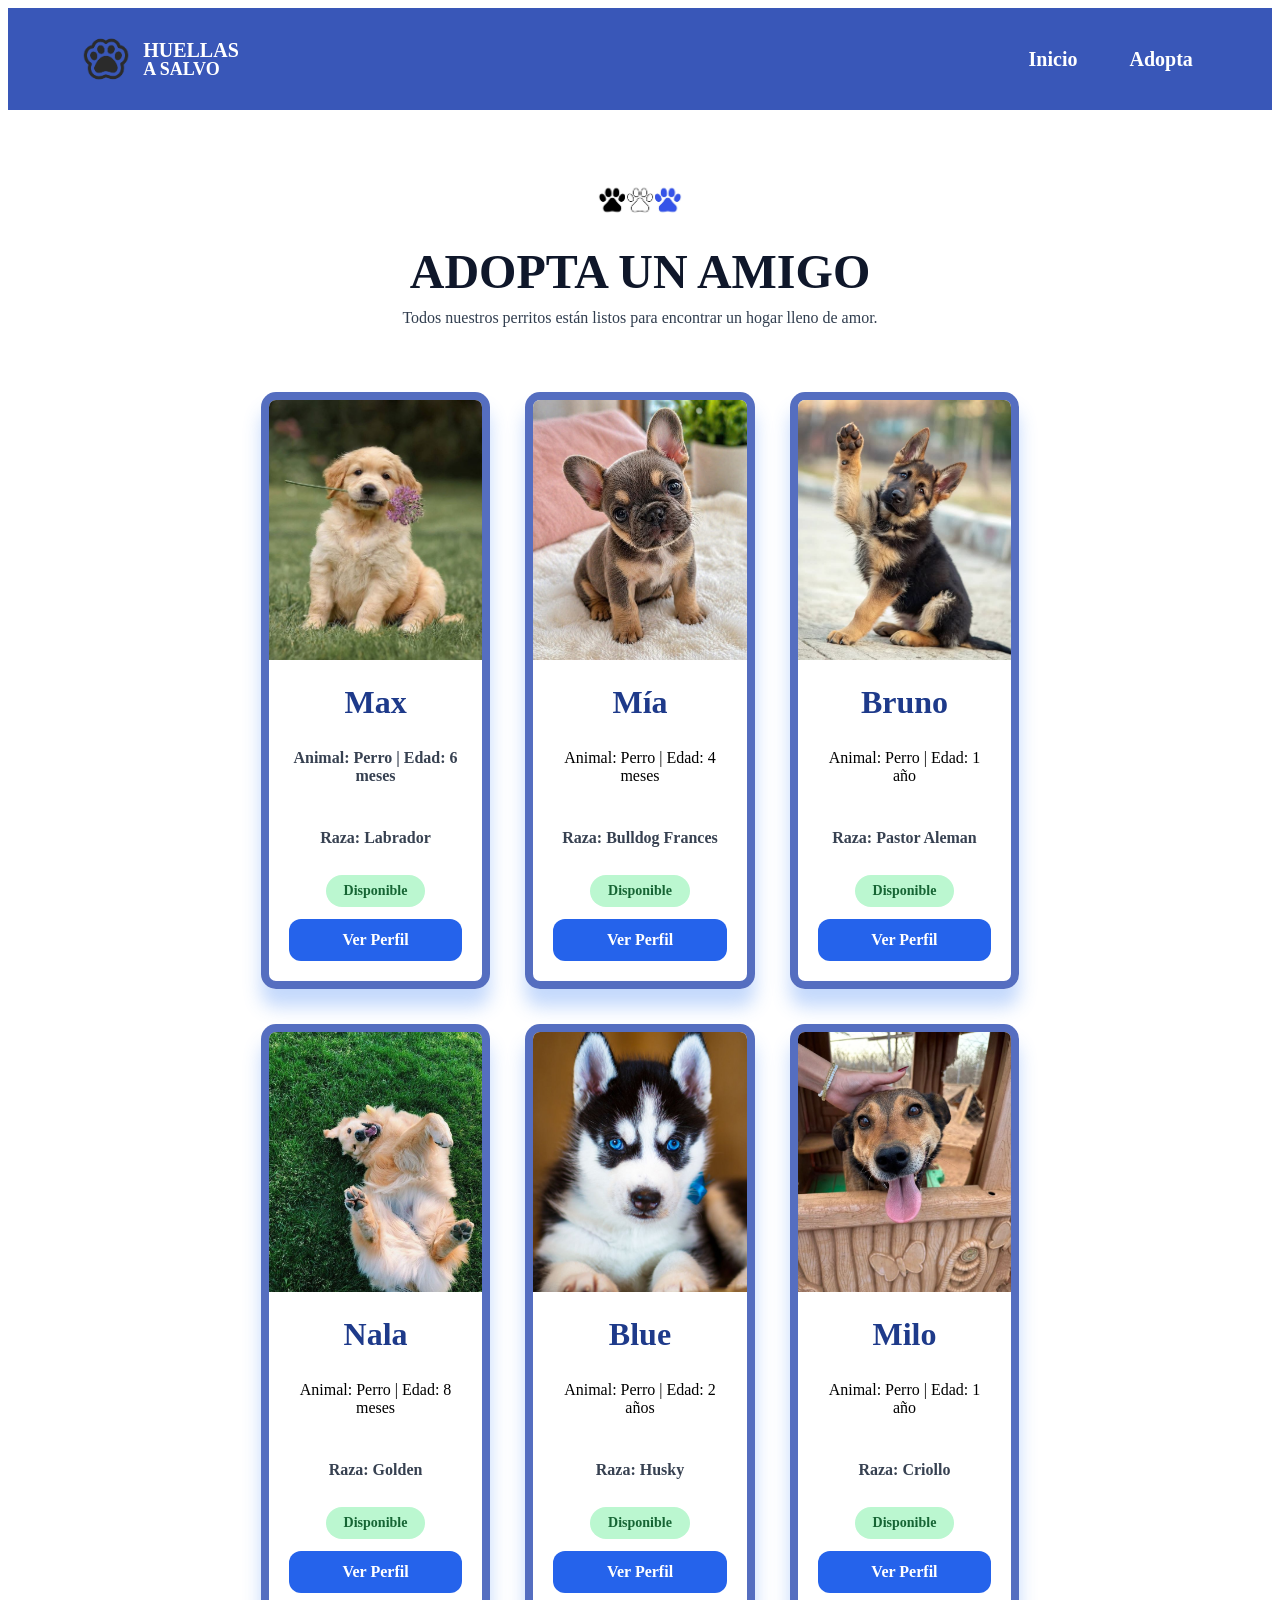
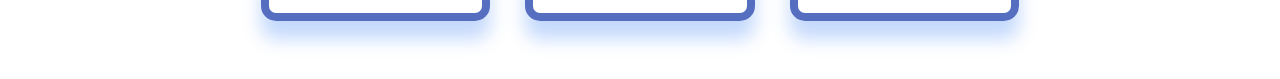
==== commit 41c0511f: "feat: modificando" ====
--- a/Html/adopta.html
+++ b/Html/adopta.html
@@ -10,14 +10,28 @@
 
 <body>
     <nav class="nav-linkss">
+        <a class="logo">
+            <img src="../image/patita.png" class="icono" alt="logo">
+            <div class="texto">
+                <span class="texto1">HUELLAS</span>
+                <span class="texto2">A SALVO</span>
+            </div>
+        </a>
         <ul class="menu">
-            <li><a href="../Html/index.html">Inicio|</a></li>
-            <li><a href="../Html/adopta.html">Adopta|</a></li>
+            <li><a href="../Html/index.html">Inicio</a></li>
+            <li><a href="../Html/adopta.html">Adopta</a></li>
         </ul>
     </nav>
+    <section class="catalogo-adopta">
+        <img src="../image/huellasadopta.png" alt="Patita" class="icono-titulo">
+        <h1>ADOPTA UN AMIGO</h1>
+        <p>
+            Todos nuestros perritos están listos para encontrar un hogar lleno de amor.
+        </p>
+
+    </section>
     <section>
-        <h2 class="titulo">Animales Disponibles | Huellas A Salvo</h2>
-        <div class="catalogo">
+        <div class="catalogo-opciones">
 
             <div class="card-animal">
                 <img src="../image/labrador.png">
@@ -30,7 +44,7 @@
                 </div>
             </div>
 
-            <div class="card-animal">
+            <div  class="card-animal">
                 <img src="../image/bulldog.png">
                 <div class="info">
                     <h3 class="nombre">Mía</h3>
@@ -60,7 +74,7 @@
                     <p class="raza">Raza: Golden</p>
                     <span class="estado available">Disponible</span>
                     <a href="#" class="btn">Ver Perfil</a>
-                </div>
+                </div> <!--Cambiar a adulto-->
             </div>
 
             <div class="card-animal">
@@ -74,7 +88,7 @@
                 </div>
             </div>
 
-            <div class="card-animal">
+            <div  class="card-animal">
                 <img src="../image/criollo.png">
                 <div class="info">
                     <h3 class="nombre">Milo</h3>
@@ -83,10 +97,10 @@
                     <span class="estado available">Disponible</span>
                     <a href="#" class="btn">Ver Perfil</a>
                 </div>
-            </div>
+            </div> <!--Cambiar a adulto-->
 
         </div>
-          
+
 </html>
 
 </body>
--- a/css/styles.css
+++ b/css/styles.css
@@ -1,14 +1,49 @@
 body{
-    background-image: 
-    linear-gradient(rgba(255,255,255,0.45),
-    rgba(255,255,255,0.45)),
-    url(../image/fondoadoptar.png);
-    background-color: #60a5fa;
-    background-position: center;
-    background-size: cover;
+    background-color: white;
     min-height: 100vh;
     padding-bottom: 50px;
 }
+
+.logo {
+    display: flex;
+    align-items: center;
+    gap: 2px;
+    text-decoration: none;
+}
+
+.icono {
+    width: 70px;
+    height: 70px;
+}
+
+.navbar {
+    position: sticky;
+    top: 0;
+    display: flex;
+    justify-content: space-between;
+    align-items: center;
+    padding: 16px;
+    background-color: #1e40afe0;
+    color: white;
+    z-index: 0;
+}
+
+.texto {
+    display: flex;
+    flex-direction: column;
+    line-height: 1;
+}
+
+.texto1 {
+    font-weight: bold;
+    font-size: 20px;
+}
+
+.texto2 {
+    font-size: 18px;
+    font-weight: bold;
+}
+
 .nav-linkss{
     position: sticky;
     top: 0;
@@ -38,16 +73,42 @@
     color: black;
     transition: 0.3s;
 }
-
-.titulo{
-    font-size: 3rem;
-    color: black;
-    text-align: center;
-    padding-top: 30px;
-    margin-bottom: 40px;
+nav ul{
+    display: flex;
+    gap: 20px; 
+    list-style: none; 
+    margin: 0;
+    padding: 0;
 }
 
-.catalogo{
+nav li {
+    display: inline;
+}
+
+.catalogo-adopta{
+    text-align: center;
+    padding: 60px 20px 30px;
+}
+
+.icono-titulo{
+    width: 90px;
+    margin-bottom: 10px;
+}
+
+.catalogo-adopta h1{
+    font-size: 3rem;
+    color: #0f172a;
+    margin: 0;
+}
+
+.catalogo-adopta p{
+    color: #1f2d40ec;
+    font-size: 1rem;
+    margin-top: 10px;
+    margin-bottom: 35px;
+}
+
+.catalogo-opciones{
     width: 60%;
     margin: auto;
     display: grid;
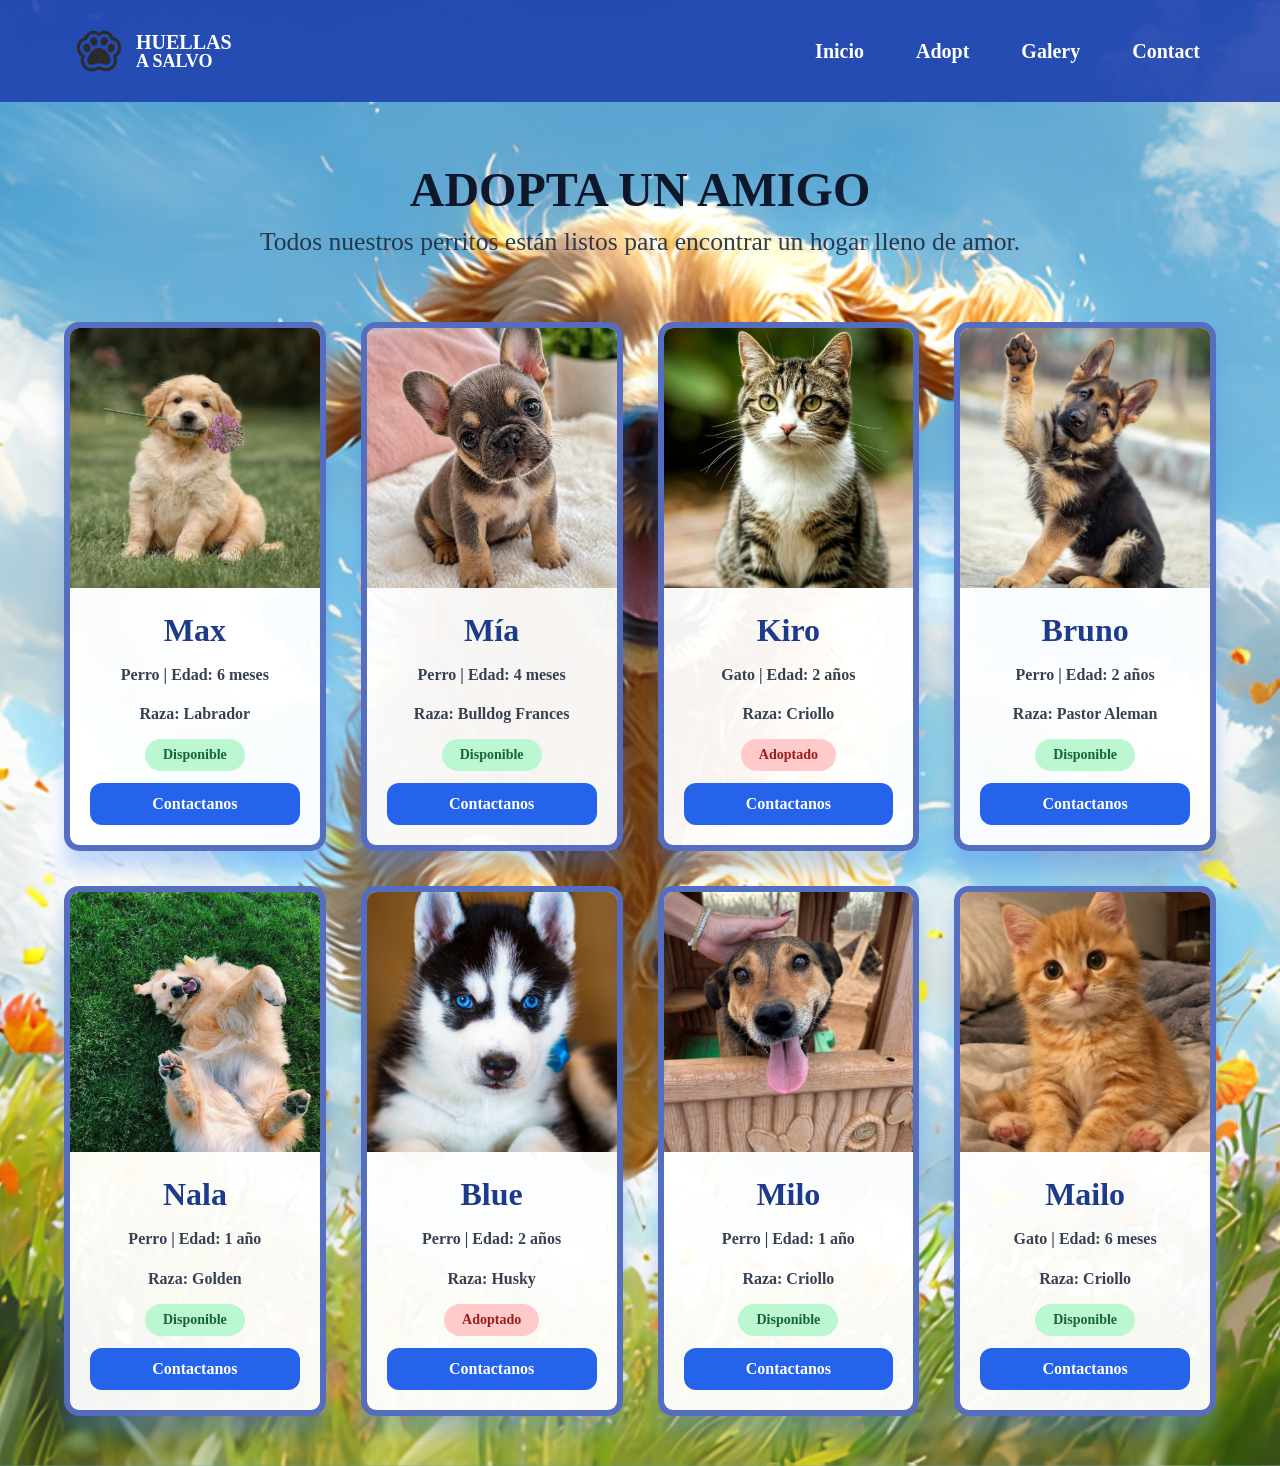
==== commit c7cfd90d: "feat: agregando html y css" ====
--- a/Html/adopta.html
+++ b/Html/adopta.html
@@ -19,11 +19,12 @@
         </a>
         <ul class="menu">
             <li><a href="../Html/index.html">Inicio</a></li>
-            <li><a href="../Html/adopta.html">Adopta</a></li>
+            <li><a href="../Html/adopta.html">Adopt</a></li>
+            <li><a href="../Html/galeria.html">Galery</a></li>
+            <li><a href="../Html/contacto.html">Contact</a></li>
         </ul>
     </nav>
     <section class="catalogo-adopta">
-        <img src="../image/huellasadopta.png" alt="Patita" class="icono-titulo">
         <h1>ADOPTA UN AMIGO</h1>
         <p>
             Todos nuestros perritos están listos para encontrar un hogar lleno de amor.
@@ -37,68 +38,88 @@
                 <img src="../image/labrador.png">
                 <div class="info">
                     <h3 class="nombre">Max</h3>
-                    <p class="animal">Animal: Perro | Edad: 6 meses</p>
+                    <p class="animal">Perro | Edad: 6 meses</p>
                     <p class="raza">Raza: Labrador</p>
                     <span class="estado available">Disponible</span>
-                    <a href="#" class="btn">Ver Perfil</a>
-                </div>
-            </div>
-
-            <div  class="card-animal">
-                <img src="../image/bulldog.png">
-                <div class="info">
-                    <h3 class="nombre">Mía</h3>
-                    <p class="edad">Animal: Perro | Edad: 4 meses </p>
-                    <p class="raza">Raza: Bulldog Frances</p>
-                    <span class="estado available">Disponible</span>
-                    <a href="#" class="btn">Ver Perfil</a>
+                    <a href="../Html/contacto.html" class="btn">Contactanos</a>
                 </div>
             </div>
 
             <div class="card-animal">
-                <img src="../image/pastor.png">
+                <img src="../image/bulldog.png">
                 <div class="info">
-                    <h3 class="nombre">Bruno</h3>
-                    <p class="edad">Animal: Perro | Edad: 1 año</p>
-                    <p class="raza">Raza: Pastor Aleman</p>
+                    <h3 class="nombre">Mía</h3>
+                    <p class="animal">Perro | Edad: 4 meses </p>
+                    <p class="raza">Raza: Bulldog Frances</p>
                     <span class="estado available">Disponible</span>
-                    <a href="#" class="btn">Ver Perfil</a>
+                    <a href="../Html/contacto.html" class="btn">Contactanos</a>
                 </div>
             </div>
 
             <div class="card-animal">
-                <img src="../image/golden.png">
+                <img src="../image/gato2.png">
                 <div class="info">
-                    <h3 class="nombre">Nala</h3>
-                    <p class="edad">Animal: Perro | Edad: 8 meses</p>
-                    <p class="raza">Raza: Golden</p>
-                    <span class="estado available">Disponible</span>
-                    <a href="#" class="btn">Ver Perfil</a>
-                </div> <!--Cambiar a adulto-->
-            </div>
-
-            <div class="card-animal">
-                <img src="../image/husky.png">
-                <div class="info">
-                    <h3 class="nombre">Blue</h3>
-                    <p class="edad">Animal: Perro | Edad: 2 años</p>
-                    <p class="raza">Raza: Husky</p>
-                    <span class="estado available">Disponible</span>
-                    <a href="#" class="btn">Ver Perfil</a>
+                    <h3 class="nombre">Kiro</h3>
+                    <p class="animal">Gato | Edad: 2 años</p>
+                    <p class="raza">Raza: Criollo</p>
+                    <span class="adopted">Adoptado</span>
+                    <a href="../Html/contacto.html" class="btn">Contactanos</a>
                 </div>
             </div>
 
-            <div  class="card-animal">
-                <img src="../image/criollo.png">
-                <div class="info">
-                    <h3 class="nombre">Milo</h3>
-                    <p class="edad">Animal: Perro | Edad: 1 año</p>
-                    <p class="raza">Raza: Criollo</p>
-                    <span class="estado available">Disponible</span>
-                    <a href="#" class="btn">Ver Perfil</a>
-                </div>
-            </div> <!--Cambiar a adulto-->
+        <div class="card-animal">
+            <img src="../image/pastor.png">
+            <div class="info">
+                <h3 class="nombre">Bruno</h3>
+                <p class="animal">Perro | Edad: 2 años</p>
+                <p class="raza">Raza: Pastor Aleman</p>
+                <span class="estado available">Disponible</span>
+                <a href="../Html/contacto.html" class="btn">Contactanos</a>
+            </div>
+        </div>
 
+        <div class="card-animal">
+            <img src="../image/golden.png">
+            <div class="info">
+                <h3 class="nombre">Nala</h3>
+                <p class="animal">Perro | Edad: 1 año</p>
+                <p class="raza">Raza: Golden</p>
+                <span class="estado available">Disponible</span>
+                <a href="../Html/contacto.html" class="btn">Contactanos</a>
+            </div>
+        </div>
+
+        <div class="card-animal">
+            <img src="../image/husky.png">
+            <div class="info">
+                <h3 class="nombre">Blue</h3>
+                <p class="animal">Perro | Edad: 2 años</p>
+                <p class="raza">Raza: Husky</p>
+                <span class="adopted">Adoptado</span>
+                <a href="../Html/contacto.html" class="btn">Contactanos</a>
+            </div>
+        </div>
+
+        <div class="card-animal">
+            <img src="../image/criollo.png">
+            <div class="info">
+                <h3 class="nombre">Milo</h3>
+                <p class="animal">Perro | Edad: 1 año</p>
+                <p class="raza">Raza: Criollo</p>
+                <span class="estado available">Disponible</span>
+                <a href="../Html/contacto.html" class="btn">Contactanos</a>
+            </div>
+        </div>
+
+        <div class="card-animal">
+            <img src="../image/gato1.png">
+            <div class="info">
+                <h3 class="nombre">Mailo</h3>
+                <p class="animal">Gato | Edad: 6 meses</p>
+                <p class="raza">Raza: Criollo</p>
+                <span class="estado available">Disponible</span>
+                <a href="../Html/contacto.html" class="btn">Contactanos</a>
+            </div>
         </div>
 
 </html>
--- a/css/styles.css
+++ b/css/styles.css
@@ -1,7 +1,11 @@
 body{
+    background-image: url(../image/fondoadoptar.png);
+    background-position: center;
+    background-size: cover;
     background-color: white;
     min-height: 100vh;
     padding-bottom: 50px;
+    margin: 0;
 }
 
 .logo {
@@ -14,18 +18,6 @@
 .icono {
     width: 70px;
     height: 70px;
-}
-
-.navbar {
-    position: sticky;
-    top: 0;
-    display: flex;
-    justify-content: space-between;
-    align-items: center;
-    padding: 16px;
-    background-color: #1e40afe0;
-    color: white;
-    z-index: 0;
 }
 
 .texto {
@@ -90,11 +82,6 @@
     padding: 60px 20px 30px;
 }
 
-.icono-titulo{
-    width: 90px;
-    margin-bottom: 10px;
-}
-
 .catalogo-adopta h1{
     font-size: 3rem;
     color: #0f172a;
@@ -103,16 +90,16 @@
 
 .catalogo-adopta p{
     color: #1f2d40ec;
-    font-size: 1rem;
+    font-size: 1.6rem;
     margin-top: 10px;
     margin-bottom: 35px;
 }
 
 .catalogo-opciones{
-    width: 60%;
+    width: 90%;
     margin: auto;
     display: grid;
-    grid-template-columns: repeat(3,1fr);
+    grid-template-columns: repeat(4,1fr);
     gap: 35px;
 }
 
@@ -121,7 +108,7 @@
     border-radius: 15px;
     overflow: hidden;
     box-shadow: 0 18px 18px rgba(59,130,246,0.3);
-    border: 8px solid #3e5bb8e0;
+    border: 6px solid #3e5bb8e0;
     transition: 0.3s;
     text-align: center;
 }
@@ -141,6 +128,11 @@
     display: flex;
     flex-direction: column;
     gap: 12px;
+}
+
+.info p{
+    margin: 4px 0;
+    line-height: 1.2;
 }
 
 .nombre{
@@ -174,6 +166,11 @@
 }
 
 .adopted{
+    padding: 8px 18px;
+    font-size: 14px;
+    font-weight: bold;
+    margin: auto;
+    border-radius: 20px;
     background: #fecaca;
     color: #991b1b;
 }
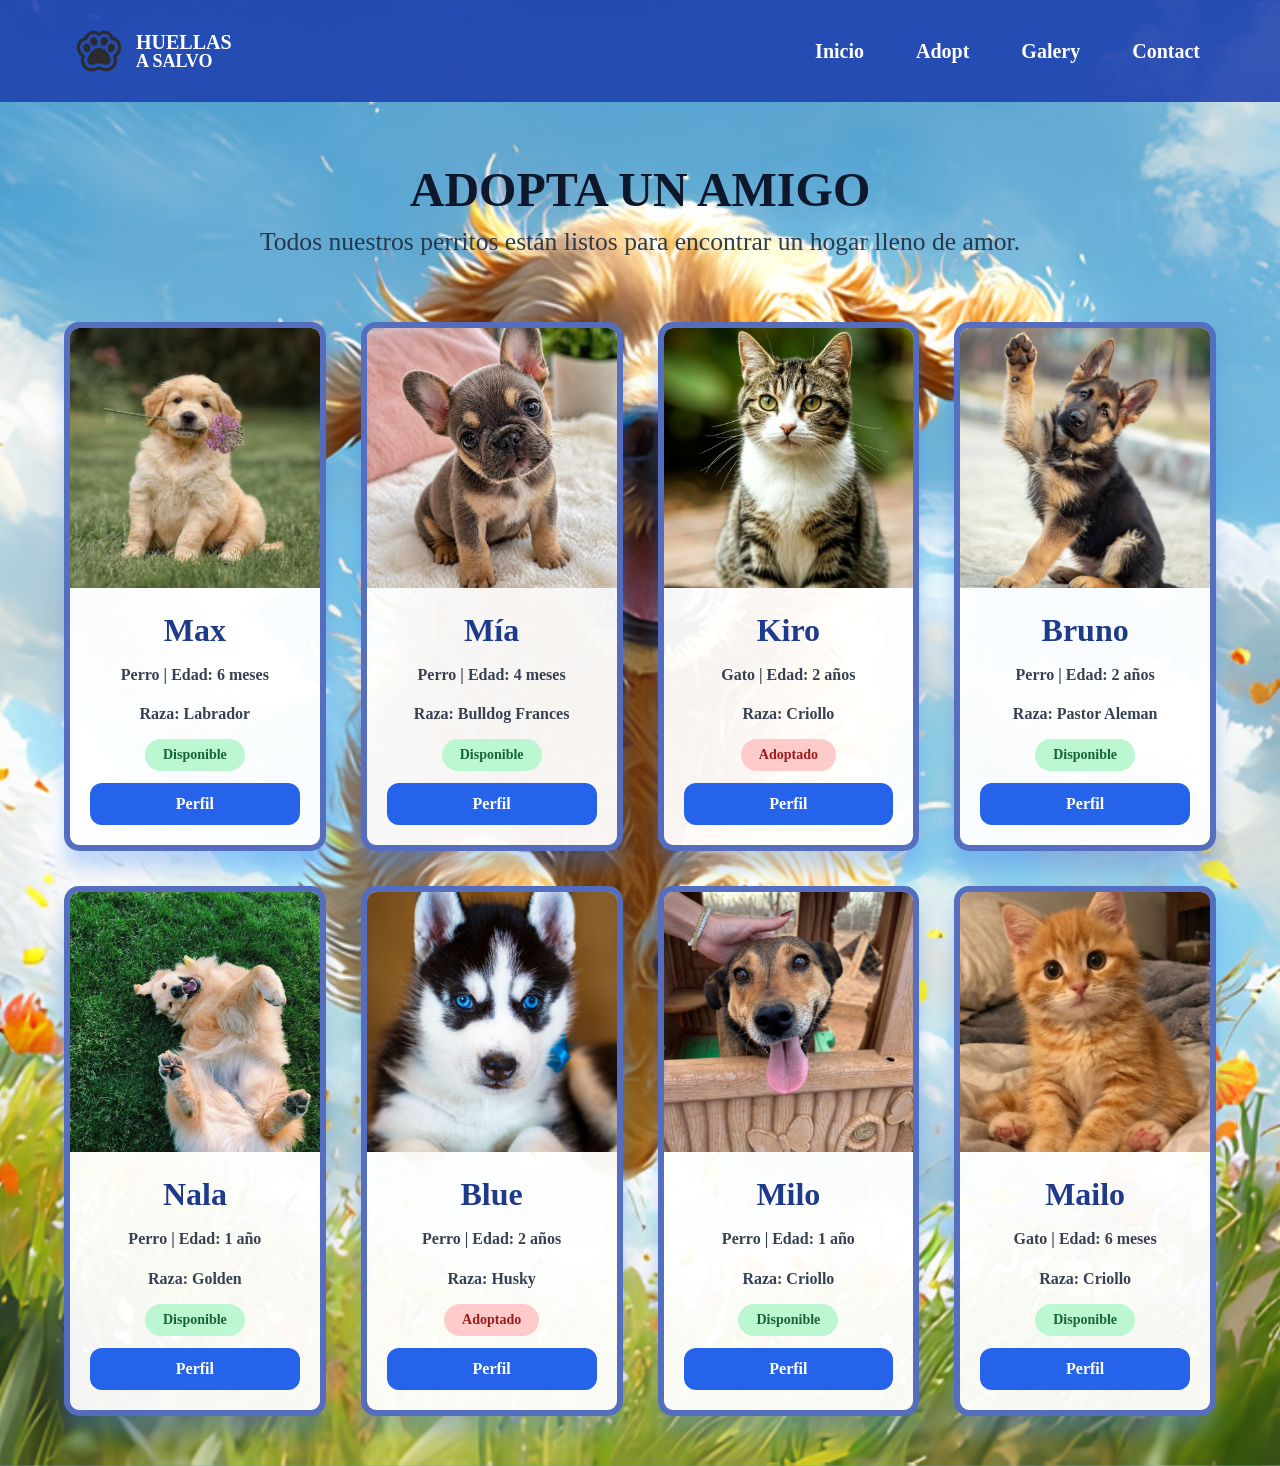
==== commit 572f01a6: "feat: Agregando html y css" ====
--- a/Html/adopta.html
+++ b/Html/adopta.html
@@ -41,7 +41,7 @@
                     <p class="animal">Perro | Edad: 6 meses</p>
                     <p class="raza">Raza: Labrador</p>
                     <span class="estado available">Disponible</span>
-                    <a href="../Html/contacto.html" class="btn">Contactanos</a>
+                    <a href="../Html/perfiles.html" class="btn">Perfil</a>
                 </div>
             </div>
 
@@ -52,7 +52,7 @@
                     <p class="animal">Perro | Edad: 4 meses </p>
                     <p class="raza">Raza: Bulldog Frances</p>
                     <span class="estado available">Disponible</span>
-                    <a href="../Html/contacto.html" class="btn">Contactanos</a>
+                    <a href="../Html/perfiles.html" class="btn">Perfil</a>
                 </div>
             </div>
 
@@ -63,7 +63,7 @@
                     <p class="animal">Gato | Edad: 2 años</p>
                     <p class="raza">Raza: Criollo</p>
                     <span class="adopted">Adoptado</span>
-                    <a href="../Html/contacto.html" class="btn">Contactanos</a>
+                    <a href="../Html/perfiles.html" class="btn">Perfil</a>
                 </div>
             </div>
 
@@ -74,7 +74,7 @@
                 <p class="animal">Perro | Edad: 2 años</p>
                 <p class="raza">Raza: Pastor Aleman</p>
                 <span class="estado available">Disponible</span>
-                <a href="../Html/contacto.html" class="btn">Contactanos</a>
+                <a href="../Html/perfiles.html" class="btn">Perfil</a>
             </div>
         </div>
 
@@ -85,7 +85,7 @@
                 <p class="animal">Perro | Edad: 1 año</p>
                 <p class="raza">Raza: Golden</p>
                 <span class="estado available">Disponible</span>
-                <a href="../Html/contacto.html" class="btn">Contactanos</a>
+                <a href="../Html/perfiles.html" class="btn">Perfil</a>
             </div>
         </div>
 
@@ -96,7 +96,7 @@
                 <p class="animal">Perro | Edad: 2 años</p>
                 <p class="raza">Raza: Husky</p>
                 <span class="adopted">Adoptado</span>
-                <a href="../Html/contacto.html" class="btn">Contactanos</a>
+                <a href="../Html/perfiles.html" class="btn">Perfil</a>
             </div>
         </div>
 
@@ -107,7 +107,7 @@
                 <p class="animal">Perro | Edad: 1 año</p>
                 <p class="raza">Raza: Criollo</p>
                 <span class="estado available">Disponible</span>
-                <a href="../Html/contacto.html" class="btn">Contactanos</a>
+                <a href="../Html/perfiles.html" class="btn">Perfil</a>
             </div>
         </div>
 
@@ -118,12 +118,9 @@
                 <p class="animal">Gato | Edad: 6 meses</p>
                 <p class="raza">Raza: Criollo</p>
                 <span class="estado available">Disponible</span>
-                <a href="../Html/contacto.html" class="btn">Contactanos</a>
+                <a href="../Html/perfiles.html" class="btn">Perfil</a>
             </div>
         </div>
-
-</html>
-
+    </section>
 </body>
-
 </html>
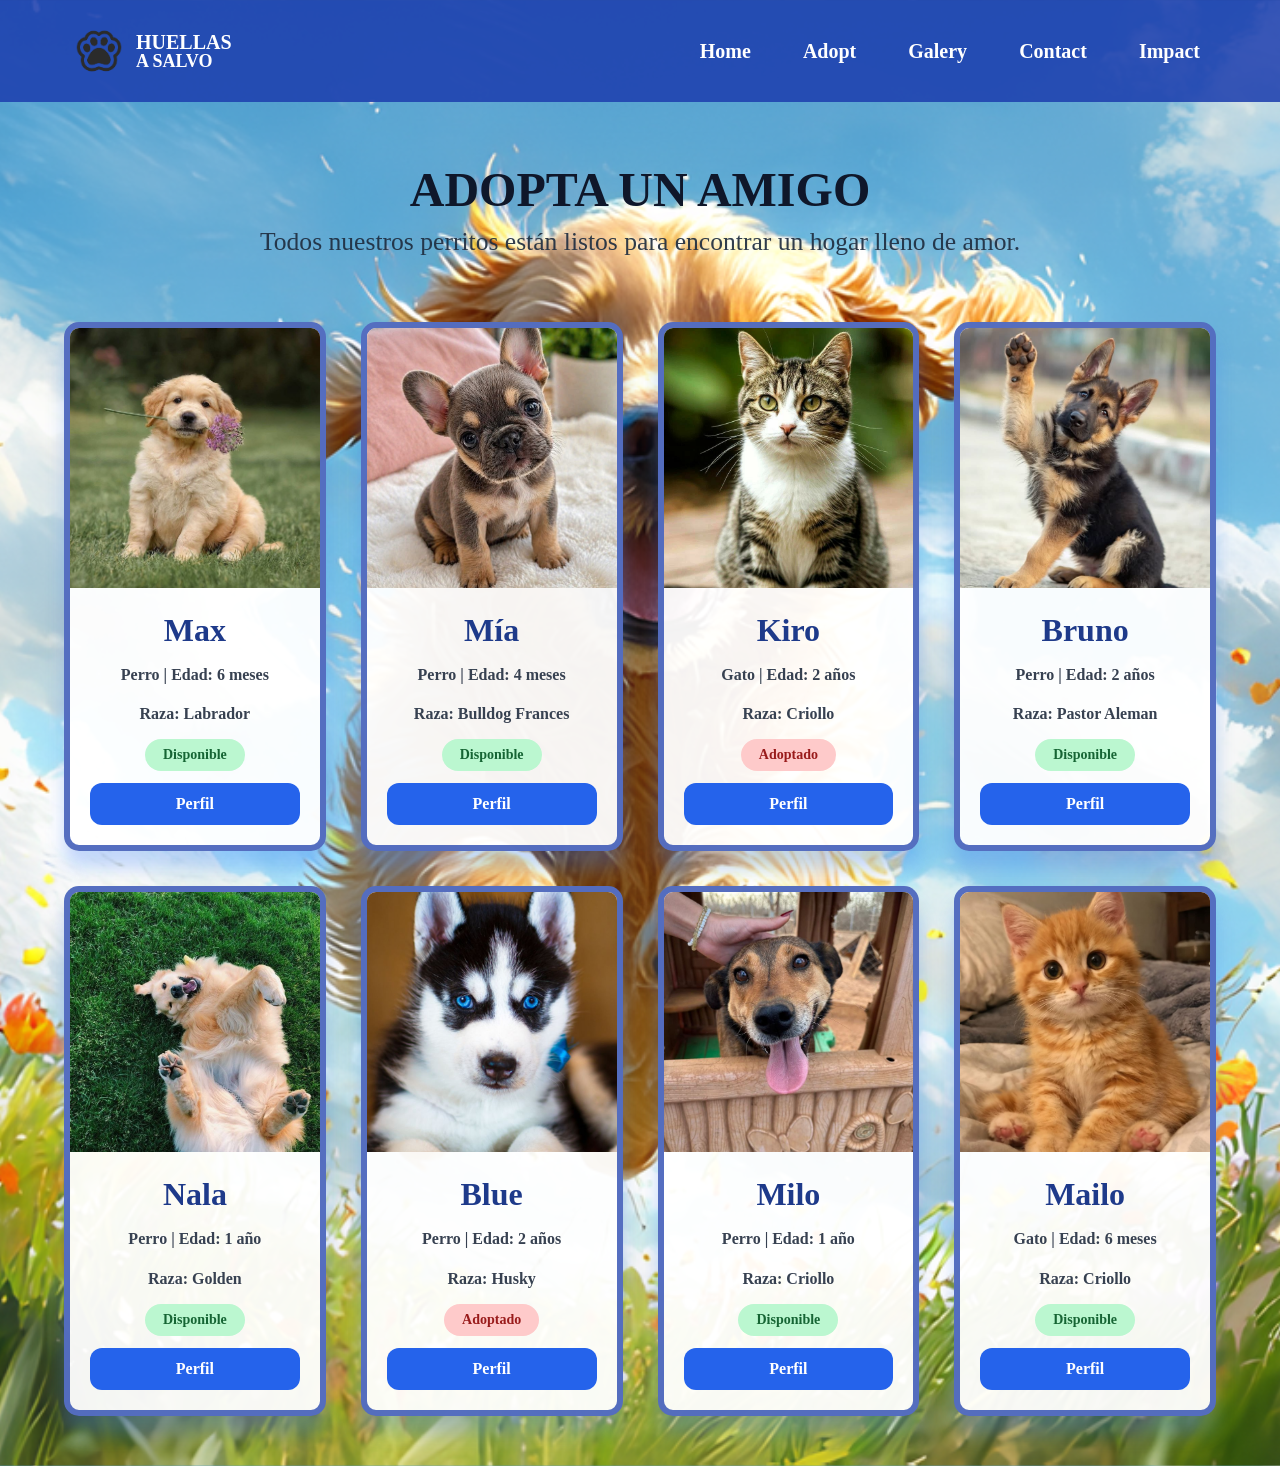
==== commit 266f8719: "feat: agregando impacto" ====
--- a/Html/adopta.html
+++ b/Html/adopta.html
@@ -18,10 +18,11 @@
             </div>
         </a>
         <ul class="menu">
-            <li><a href="../Html/index.html">Inicio</a></li>
+            <li><a href="../Html/index.html">Home</a></li>
             <li><a href="../Html/adopta.html">Adopt</a></li>
             <li><a href="../Html/galeria.html">Galery</a></li>
             <li><a href="../Html/contacto.html">Contact</a></li>
+            <li><a href="../Html/impacto.html">Impact</a></li>
         </ul>
     </nav>
     <section class="catalogo-adopta">
